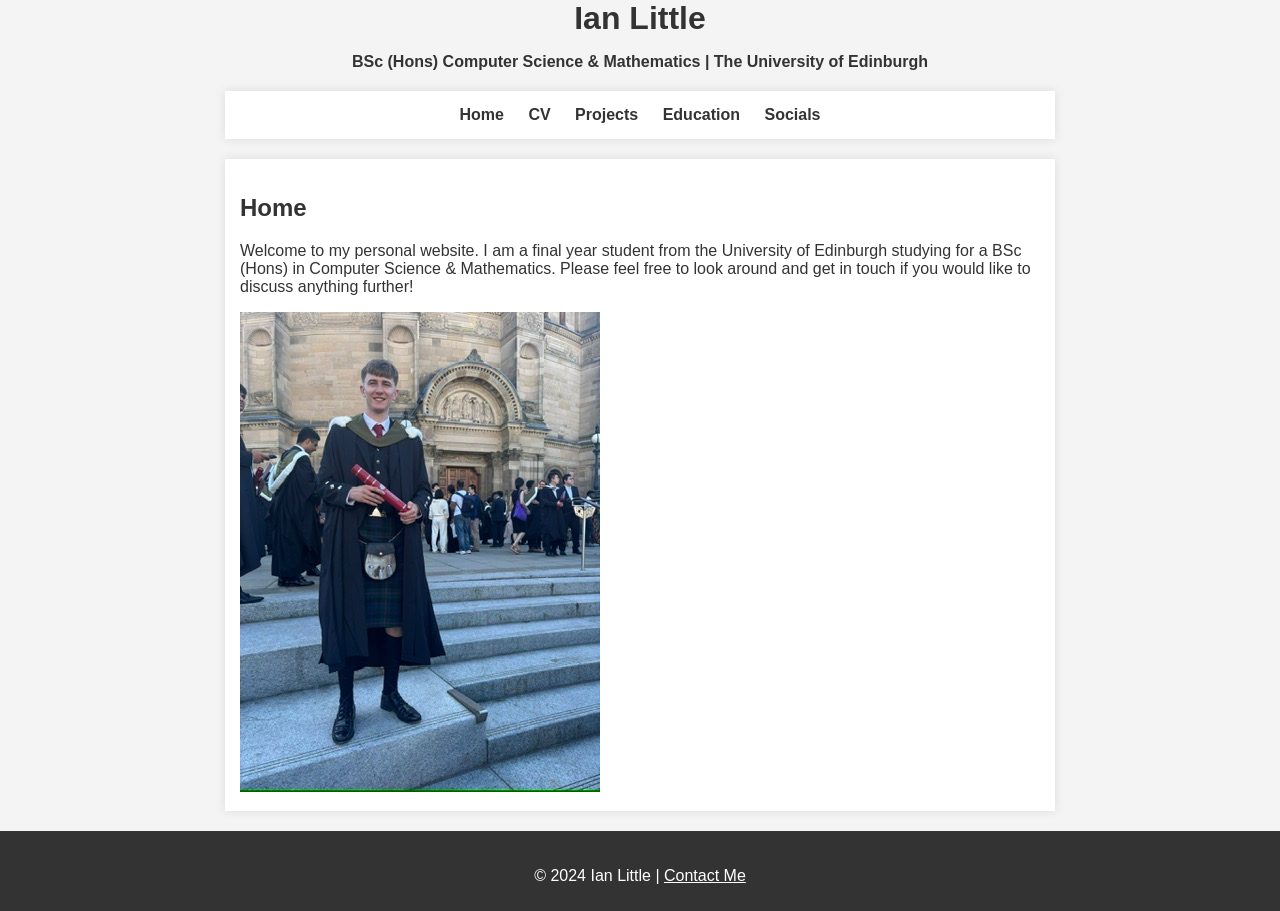
==== index.html @ 127f89e5 "photo" ====
<!DOCTYPE html>
<html lang="en">
<head>
  <meta charset="UTF-8" />
  <meta name="viewport" content="width=device-width, initial-scale=1.0"/>
  <title>Ian Little</title>
  <link rel="stylesheet" href="styles.css"/>
</head>
<body>
  <header></header>

  <section>
    
    <h1>Home</h1>
    <p>
      Welcome to my personal website. I am a final year student from the University of Edinburgh 
      studying for a BSc (Hons) in Computer Science & Mathematics. Please feel free to look around 
      and get in touch if you would like to discuss anything further!
    </p>
    <img src="photo.jpeg" alt="Photo of Ian Little" class="profile-img" />
  </section>

  <footer></footer>

  <script src="script.js"></script>
</body>
</html>
---- styles.css ----
body {
    font-family: Arial, sans-serif;
    margin: 0;
    padding: 0;
    background-color: #f4f4f4;
    color: #333;
}
header {
    background-color: #f4f4f4;
    color: #333;
    text-align: center;
}
header h1 {
    margin: 0;
}
section {
    max-width: 800px;
    margin: 20px auto;
    background-color: white;
    padding: 15px;
    box-shadow: 0 0 10px rgba(0, 0, 0, 0.1);
}
h2 {
    color: #333;
    border-bottom: 2px solid #eaeaea;
    padding-bottom: 10px;
}
.social-links {
    text-align: center;
    margin-bottom: 20px;
}
.social-links a {
    margin: 0 10px;
    text-decoration: none;
    color: #333;
    font-weight: bold;
}
.social-links a:hover {
    color: #007bff;
}
ul {
    padding-left: 20px;
}
footer {
    text-align: center;
    padding: 5px;
    background-color: #333;
    color: white;
    margin-top: 10px;
}
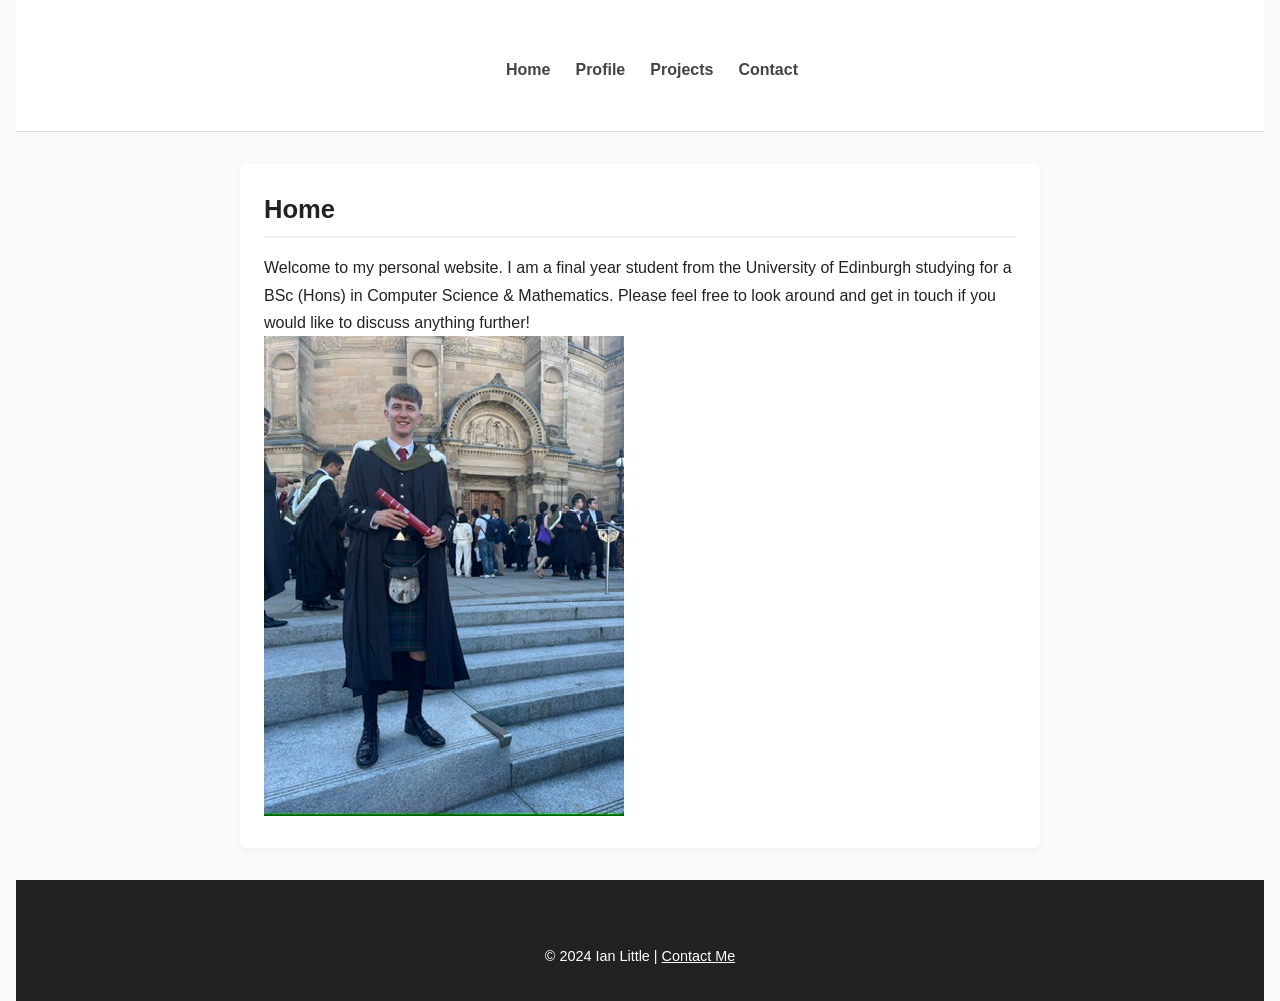
==== commit 1e8f3be6: "chanign small" ====
--- a/index.html
+++ b/index.html
@@ -3,7 +3,7 @@
 <head>
   <meta charset="UTF-8" />
   <meta name="viewport" content="width=device-width, initial-scale=1.0"/>
-  <title>Ian Little</title>
+  <title>Ian Little - Home</title>
   <link rel="stylesheet" href="styles.css"/>
 </head>
 <body>
--- a/styles.css
+++ b/styles.css
@@ -1,50 +1,145 @@
+/* Reset & base styles */
+* {
+    box-sizing: border-box;
+    margin: 0;
+    padding: 0;
+}
+
 body {
     font-family: Arial, sans-serif;
-    margin: 0;
-    padding: 0;
-    background-color: #f4f4f4;
-    color: #333;
+    background-color: #fafafa;
+    color: #222;
+    line-height: 1.7;
+    padding: 0 1rem;
 }
+
 header {
-    background-color: #f4f4f4;
-    color: #333;
+    background-color: #ffffff;
+    padding: 2rem 0;
     text-align: center;
+    border-bottom: 1px solid #ddd;
 }
+
 header h1 {
-    margin: 0;
+    font-size: 2rem;
+    margin-bottom: 0.3rem;
 }
+
+header p {
+    font-size: 1rem;
+    color: #555;
+}
+
+/* Updated Navigation Styles */
+.nav-links {
+    list-style: none;
+    display: flex;
+    justify-content: center;
+    gap: 25px;
+    margin-top: 1.5rem;
+}
+
+.nav-links a {
+    text-decoration: none;
+    color: #444;
+    font-weight: bold;
+    padding: 5px 0;
+    position: relative;
+    transition: all 0.3s ease;
+}
+
+.nav-links a:hover {
+    color: #007acc;
+    transform: translateY(-2px);
+}
+
+.nav-links a.active {
+    color: #007bff;
+}
+
+.nav-links a.active::after {
+    content: '';
+    position: absolute;
+    bottom: -5px;
+    left: 0;
+    width: 100%;
+    height: 2px;
+    background-color: #007bff;
+}
+
+.nav-links a:focus {
+    outline: 2px solid #007bff;
+    outline-offset: 3px;
+    border-radius: 3px;
+}
+
 section {
     max-width: 800px;
-    margin: 20px auto;
-    background-color: white;
-    padding: 15px;
-    box-shadow: 0 0 10px rgba(0, 0, 0, 0.1);
+    margin: 2rem auto;
+    background: #fff;
+    padding: 1.5rem;
+    border-radius: 6px;
+    box-shadow: 0 2px 6px rgba(0,0,0,0.05);
 }
+
+h1 {
+    font-size: 1.6rem;
+    margin-bottom: 1rem;
+    border-bottom: 2px solid #eee;
+    padding-bottom: 0.3rem;
+}
+
 h2 {
-    color: #333;
-    border-bottom: 2px solid #eaeaea;
-    padding-bottom: 10px;
+    font-size: 1.3rem;
+    margin-top: 1.5rem;
+    margin-bottom: 0.5rem;
 }
-.social-links {
-    text-align: center;
-    margin-bottom: 20px;
+
+ul {
+    padding-left: 1.5rem;
+    margin-bottom: 1rem;
 }
-.social-links a {
-    margin: 0 10px;
-    text-decoration: none;
-    color: #333;
-    font-weight: bold;
-}
-.social-links a:hover {
-    color: #007bff;
-}
-ul {
-    padding-left: 20px;
-}
+
 footer {
     text-align: center;
-    padding: 5px;
-    background-color: #333;
+    padding: 1rem;
+    background-color: #222;
     color: white;
-    margin-top: 10px;
+    margin-top: 2rem;
+    font-size: 0.9rem;
 }
+
+footer a {
+    color: #aaa;
+    text-decoration: underline;
+}
+
+/* Mobile Responsiveness */
+@media (max-width: 600px) {
+    header h1 {
+        font-size: 1.5rem;
+    }
+
+    .nav-links {
+        flex-direction: column;
+        align-items: center;
+        gap: 10px;
+    }
+
+    .nav-links a {
+        padding: 8px 15px;
+        background: #f0f0f0;
+        border-radius: 4px;
+        width: 80%;
+        text-align: center;
+    }
+
+    .nav-links a.active::after {
+        bottom: -2px;
+    }
+
+    section {
+        margin: 1rem 0.5rem;
+        padding: 1rem;
+    }
+}
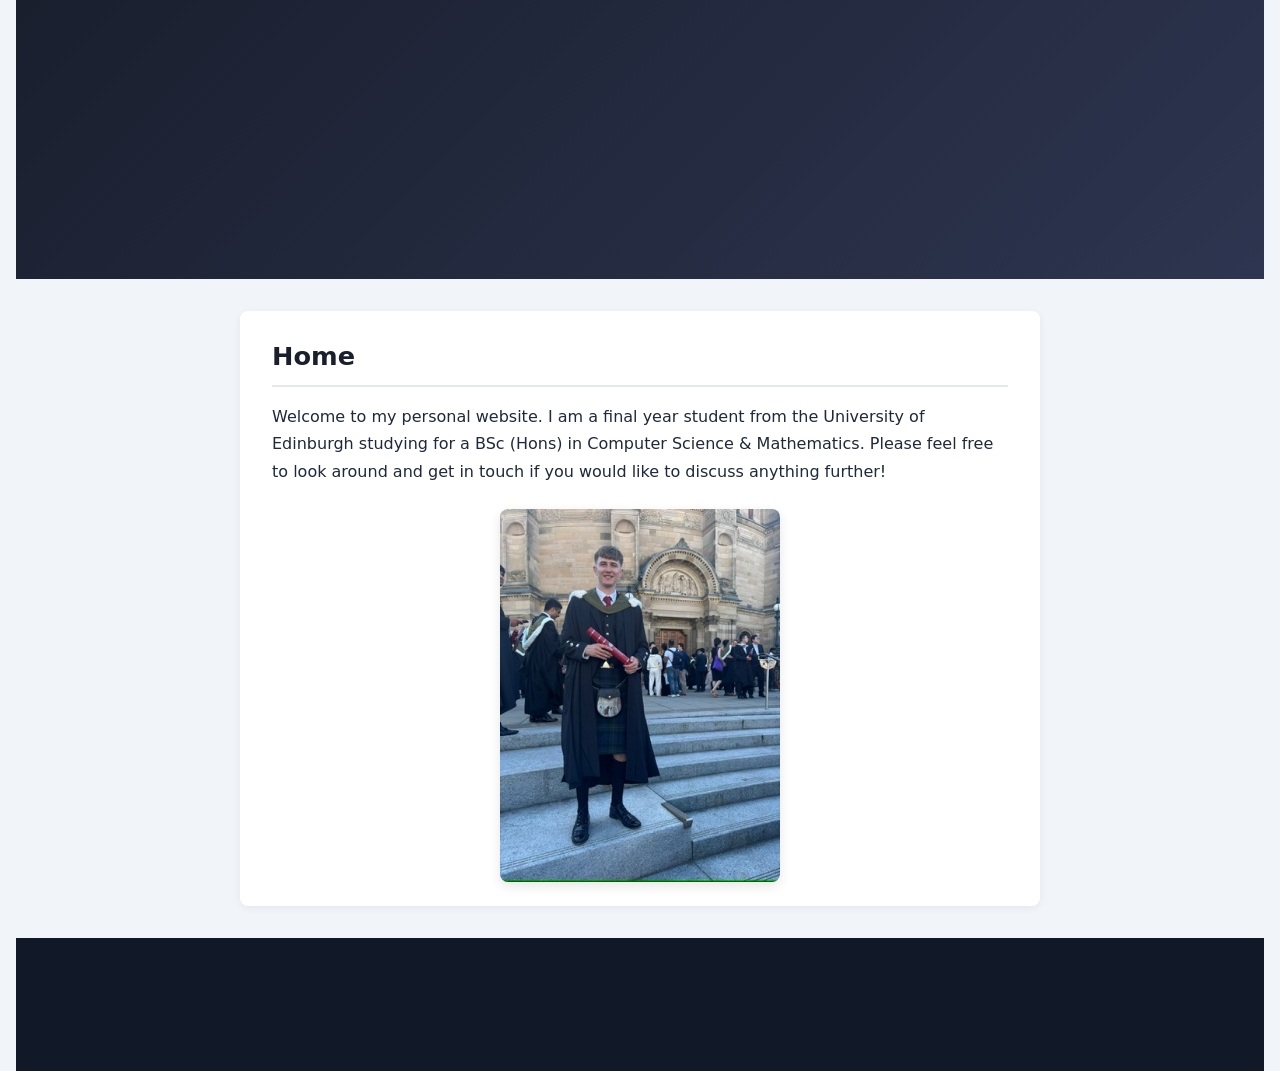
==== commit 1d1fa05b: "add dark mode toggle, entrance animations, favicon, and SEO meta tags Refactor all CSS colors to cus" ====
--- a/index.html
+++ b/index.html
@@ -4,7 +4,23 @@
   <meta charset="UTF-8" />
   <meta name="viewport" content="width=device-width, initial-scale=1.0"/>
   <title>Ian Little - Home</title>
+  <meta name="description" content="Personal portfolio of Ian Little, a Computer Science & Mathematics graduate from the University of Edinburgh.">
+  <link rel="icon" href="/favicon.svg" type="image/svg+xml">
+  <meta property="og:type" content="website">
+  <meta property="og:site_name" content="Ian Little">
+  <meta property="og:url" content="https://ianlittle.com/">
+  <meta property="og:title" content="Ian Little - Computer Science & Mathematics">
+  <meta property="og:description" content="Personal portfolio of Ian Little, a Computer Science & Mathematics graduate from the University of Edinburgh.">
+  <meta name="twitter:card" content="summary">
   <link rel="stylesheet" href="styles.css"/>
+  <script>
+    (function() {
+      var t = localStorage.getItem('theme');
+      if (t === 'dark' || (!t && window.matchMedia('(prefers-color-scheme: dark)').matches)) {
+        document.documentElement.setAttribute('data-theme', 'dark');
+      }
+    })();
+  </script>
 </head>
 <body>
   <header></header>
--- a/styles.css
+++ b/styles.css
@@ -1,3 +1,64 @@
+/* ===== Theme Variables ===== */
+:root {
+    --color-bg: #f1f5f9;
+    --color-text: #1e293b;
+    --color-heading: #1a1f2e;
+    --color-link: #2563eb;
+    --color-link-hover: #1d4ed8;
+    --color-header-gradient-start: #1a1f2e;
+    --color-header-gradient-end: #2d3550;
+    --color-header-text: #fff;
+    --color-header-subtitle: #a0aec0;
+    --color-nav-link: #e2e8f0;
+    --color-nav-active: #60a5fa;
+    --color-section-bg: #fff;
+    --color-section-shadow: rgba(0, 0, 0, 0.06);
+    --color-card-bg: #f8fafc;
+    --color-card-border: #e2e8f0;
+    --color-card-accent: #3b82f6;
+    --color-card-text: #475569;
+    --color-card-hover-bg: #eff6ff;
+    --color-tag-bg: #dbeafe;
+    --color-tag-text: #1e40af;
+    --color-footer-bg: #111827;
+    --color-footer-text: #9ca3af;
+    --color-footer-link: #6b7280;
+    --color-footer-link-hover: #9ca3af;
+    --color-footer-contact: #fff;
+    --color-profile-shadow: rgba(0, 0, 0, 0.1);
+    --color-nav-mobile-bg: rgba(255, 255, 255, 0.08);
+}
+
+[data-theme="dark"] {
+    --color-bg: #0f172a;
+    --color-text: #e2e8f0;
+    --color-heading: #f1f5f9;
+    --color-link: #60a5fa;
+    --color-link-hover: #93bbfd;
+    --color-header-gradient-start: #0b0f1a;
+    --color-header-gradient-end: #1a1f2e;
+    --color-header-text: #fff;
+    --color-header-subtitle: #94a3b8;
+    --color-nav-link: #cbd5e1;
+    --color-nav-active: #60a5fa;
+    --color-section-bg: #1e293b;
+    --color-section-shadow: rgba(0, 0, 0, 0.3);
+    --color-card-bg: #253348;
+    --color-card-border: #334155;
+    --color-card-accent: #3b82f6;
+    --color-card-text: #94a3b8;
+    --color-card-hover-bg: #1e3a5f;
+    --color-tag-bg: #1e3a5f;
+    --color-tag-text: #93c5fd;
+    --color-footer-bg: #020617;
+    --color-footer-text: #9ca3af;
+    --color-footer-link: #6b7280;
+    --color-footer-link-hover: #9ca3af;
+    --color-footer-contact: #e2e8f0;
+    --color-profile-shadow: rgba(0, 0, 0, 0.4);
+    --color-nav-mobile-bg: rgba(255, 255, 255, 0.06);
+}
+
 /* Reset & base styles */
 * {
     box-sizing: border-box;
@@ -6,31 +67,50 @@
 }
 
 body {
-    font-family: Arial, sans-serif;
-    background-color: #fafafa;
-    color: #222;
+    font-family: system-ui, -apple-system, BlinkMacSystemFont, 'Segoe UI', sans-serif;
+    background-color: var(--color-bg);
+    color: var(--color-text);
     line-height: 1.7;
     padding: 0 1rem;
+    transition: background-color 0.3s ease, color 0.3s ease;
+}
+
+/* General content links */
+a {
+    color: var(--color-link);
+    text-decoration: none;
+    transition: color 0.2s ease;
+}
+
+a:hover {
+    color: var(--color-link-hover);
+    text-decoration: underline;
+    text-underline-offset: 3px;
 }
 
 header {
-    background-color: #ffffff;
+    background: linear-gradient(135deg, var(--color-header-gradient-start) 0%, var(--color-header-gradient-end) 100%);
     padding: 2rem 0;
     text-align: center;
-    border-bottom: 1px solid #ddd;
+    border-bottom: none;
+    position: relative;
+    transition: background 0.3s ease;
 }
 
 header h1 {
-    font-size: 2rem;
+    font-size: 2.2rem;
+    font-weight: 700;
+    letter-spacing: -0.5px;
+    color: var(--color-header-text);
     margin-bottom: 0.3rem;
 }
 
 header p {
     font-size: 1rem;
-    color: #555;
-}
-
-/* Updated Navigation Styles */
+    color: var(--color-header-subtitle);
+}
+
+/* Navigation */
 .nav-links {
     list-style: none;
     display: flex;
@@ -41,20 +121,20 @@
 
 .nav-links a {
     text-decoration: none;
-    color: #444;
-    font-weight: bold;
+    color: var(--color-nav-link);
+    font-weight: 600;
     padding: 5px 0;
     position: relative;
-    transition: all 0.3s ease;
+    transition: all 0.2s ease;
 }
 
 .nav-links a:hover {
-    color: #007acc;
+    color: var(--color-nav-active);
     transform: translateY(-2px);
 }
 
 .nav-links a.active {
-    color: #007bff;
+    color: var(--color-nav-active);
 }
 
 .nav-links a.active::after {
@@ -64,60 +144,281 @@
     left: 0;
     width: 100%;
     height: 2px;
-    background-color: #007bff;
+    background-color: var(--color-nav-active);
 }
 
 .nav-links a:focus {
-    outline: 2px solid #007bff;
+    outline: 2px solid var(--color-nav-active);
     outline-offset: 3px;
     border-radius: 3px;
+}
+
+/* Dark mode toggle */
+#theme-toggle {
+    position: absolute;
+    top: 1.2rem;
+    right: 1.5rem;
+    background: rgba(255, 255, 255, 0.1);
+    border: 1px solid rgba(255, 255, 255, 0.2);
+    border-radius: 50%;
+    width: 40px;
+    height: 40px;
+    cursor: pointer;
+    display: flex;
+    align-items: center;
+    justify-content: center;
+    transition: background 0.2s ease, transform 0.2s ease;
+    padding: 0;
+}
+
+#theme-toggle:hover {
+    background: rgba(255, 255, 255, 0.2);
+    transform: scale(1.1);
+}
+
+#theme-toggle:focus-visible {
+    outline: 2px solid var(--color-nav-active);
+    outline-offset: 3px;
+}
+
+.theme-icon::before {
+    content: '\1F319';
+    font-size: 1.1rem;
+}
+
+[data-theme="dark"] .theme-icon::before {
+    content: '\2600\FE0F';
+}
+
+/* Profile photo */
+.profile-img {
+    display: block;
+    max-width: 280px;
+    width: 100%;
+    margin: 1.5rem auto 0;
+    border-radius: 8px;
+    box-shadow: 0 4px 12px var(--color-profile-shadow);
 }
 
 section {
     max-width: 800px;
     margin: 2rem auto;
-    background: #fff;
-    padding: 1.5rem;
-    border-radius: 6px;
-    box-shadow: 0 2px 6px rgba(0,0,0,0.05);
+    background: var(--color-section-bg);
+    padding: 1.5rem 2rem;
+    border-radius: 8px;
+    box-shadow: 0 2px 8px var(--color-section-shadow);
+    transition: background-color 0.3s ease, box-shadow 0.3s ease;
 }
 
 h1 {
     font-size: 1.6rem;
+    font-weight: 700;
+    color: var(--color-heading);
     margin-bottom: 1rem;
-    border-bottom: 2px solid #eee;
-    padding-bottom: 0.3rem;
+    border-bottom: 2px solid var(--color-card-border);
+    padding-bottom: 0.4rem;
 }
 
 h2 {
-    font-size: 1.3rem;
+    font-size: 1.2rem;
+    font-weight: 700;
+    color: var(--color-heading);
     margin-top: 1.5rem;
     margin-bottom: 0.5rem;
 }
 
-ul {
-    padding-left: 1.5rem;
+hr {
+    border: none;
+    border-top: 1px solid var(--color-card-border);
+    margin: 1.5rem 0;
+}
+
+/* Card-style list entries */
+section ul {
+    list-style: none;
+    padding: 0;
     margin-bottom: 1rem;
+}
+
+section > ul > li {
+    background: var(--color-card-bg);
+    border: 1px solid var(--color-card-border);
+    border-left: 4px solid var(--color-card-accent);
+    border-radius: 6px;
+    padding: 1.2rem 1.5rem;
+    margin-bottom: 1rem;
+    transition: background-color 0.3s ease, border-color 0.3s ease;
+}
+
+section > ul > li > p {
+    margin-top: 0.4rem;
+    color: var(--color-card-text);
+    font-size: 0.95rem;
+}
+
+/* Accordion disclosure widget */
+details {
+    margin-top: 0.8rem;
+}
+
+summary {
+    cursor: pointer;
+    color: var(--color-link);
+    font-size: 0.9rem;
+    font-weight: 600;
+    list-style: none;
+    user-select: none;
+    display: inline-flex;
+    align-items: center;
+    gap: 5px;
+}
+
+summary::-webkit-details-marker { display: none; }
+
+summary::before {
+    content: '\25B6';
+    font-size: 0.7rem;
+    transition: transform 0.2s ease;
+}
+
+details[open] summary::before {
+    transform: rotate(90deg);
+}
+
+details[open] summary {
+    margin-bottom: 0.6rem;
+}
+
+/* Course tag pills */
+.tag-list {
+    display: flex;
+    flex-wrap: wrap;
+    gap: 6px;
+    margin-top: 0.5rem;
+    list-style: none;
+    padding: 0;
+}
+
+.tag-list li {
+    background: var(--color-tag-bg);
+    color: var(--color-tag-text);
+    border-radius: 20px;
+    padding: 3px 10px;
+    font-size: 0.82rem;
+    font-weight: 500;
+    transition: background-color 0.3s ease, color 0.3s ease;
+}
+
+/* Extracurricular activity sub-lists */
+.activity-list {
+    list-style: disc;
+    padding-left: 1.2rem;
+    margin-top: 0.3rem;
+}
+
+.activity-list li {
+    font-size: 0.95rem;
+    color: var(--color-card-text);
+    margin-bottom: 0.15rem;
+}
+
+/* Contact-style cards: li contains only a link */
+section ul li:has(> a:only-child) {
+    transition: background 0.2s ease, border-left-color 0.2s ease;
+    cursor: pointer;
+}
+
+section ul li:has(> a:only-child):hover {
+    background: var(--color-card-hover-bg);
+    border-left-color: var(--color-link-hover);
+}
+
+section ul li > a:only-child {
+    display: flex;
+    align-items: center;
+    justify-content: space-between;
+    font-weight: 600;
+    font-size: 1rem;
+    color: var(--color-text);
+    text-decoration: none;
+}
+
+section ul li > a:only-child::after {
+    content: '\2192';
+    color: var(--color-card-accent);
+    transition: transform 0.2s ease;
+    flex-shrink: 0;
+}
+
+section ul li > a:only-child:hover {
+    color: var(--color-text);
+    text-decoration: none;
+}
+
+section ul li > a:only-child:hover::after {
+    transform: translateX(4px);
 }
 
 footer {
     text-align: center;
-    padding: 1rem;
-    background-color: #222;
-    color: white;
+    padding: 1.2rem;
+    background-color: var(--color-footer-bg);
+    color: var(--color-footer-text);
     margin-top: 2rem;
     font-size: 0.9rem;
+    transition: background-color 0.3s ease, color 0.3s ease;
 }
 
 footer a {
-    color: #aaa;
+    color: var(--color-footer-link);
     text-decoration: underline;
+}
+
+footer a:hover {
+    color: var(--color-footer-link-hover);
+}
+
+footer .footer-contact-link {
+    color: var(--color-footer-contact);
+}
+
+/* Entrance Animations */
+@keyframes fadeInUp {
+    from {
+        opacity: 0;
+        transform: translateY(20px);
+    }
+    to {
+        opacity: 1;
+        transform: translateY(0);
+    }
+}
+
+section {
+    animation: fadeInUp 0.6s ease-out both;
+}
+
+header {
+    opacity: 0;
+}
+
+header.loaded {
+    animation: fadeInUp 0.5s ease-out both;
+}
+
+footer {
+    opacity: 0;
+}
+
+footer.loaded {
+    animation: fadeInUp 0.5s ease-out both;
+    animation-delay: 0.15s;
 }
 
 /* Mobile Responsiveness */
 @media (max-width: 600px) {
     header h1 {
-        font-size: 1.5rem;
+        font-size: 1.6rem;
     }
 
     .nav-links {
@@ -128,7 +429,7 @@
 
     .nav-links a {
         padding: 8px 15px;
-        background: #f0f0f0;
+        background: var(--color-nav-mobile-bg);
         border-radius: 4px;
         width: 80%;
         text-align: center;
@@ -142,4 +443,22 @@
         margin: 1rem 0.5rem;
         padding: 1rem;
     }
-}+
+    #theme-toggle {
+        top: 0.8rem;
+        right: 0.8rem;
+        width: 36px;
+        height: 36px;
+    }
+}
+
+/* Accessibility: respect reduced motion preference */
+@media (prefers-reduced-motion: reduce) {
+    *,
+    *::before,
+    *::after {
+        animation-duration: 0.01ms !important;
+        animation-iteration-count: 1 !important;
+        transition-duration: 0.01ms !important;
+    }
+}
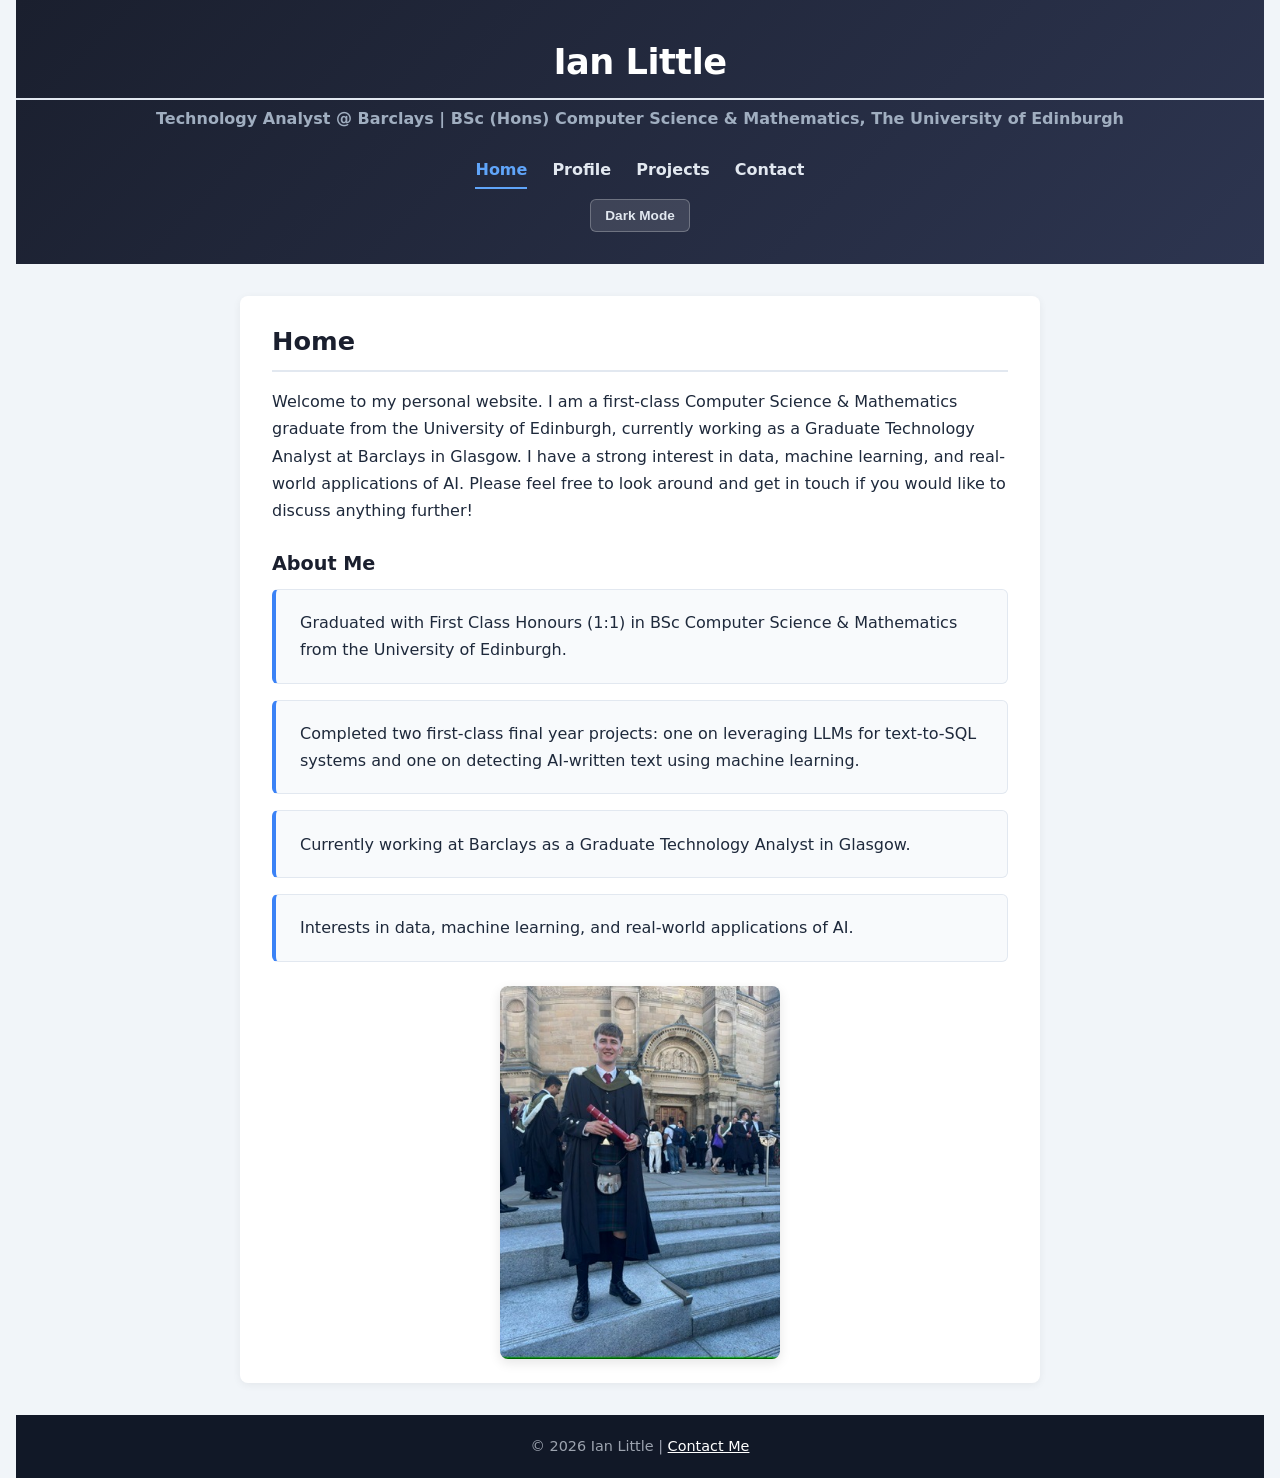
==== commit 266004f3: "update site content: bio, skills, courses, about me, and personal projects Reflect graduation and cu" ====
--- a/index.html
+++ b/index.html
@@ -29,10 +29,20 @@
     
     <h1>Home</h1>
     <p>
-      Welcome to my personal website. I am a final year student from the University of Edinburgh 
-      studying for a BSc (Hons) in Computer Science & Mathematics. Please feel free to look around 
-      and get in touch if you would like to discuss anything further!
+      Welcome to my personal website. I am a first-class Computer Science &amp; Mathematics graduate
+      from the University of Edinburgh, currently working as a Graduate Technology Analyst at Barclays
+      in Glasgow. I have a strong interest in data, machine learning, and real-world applications of AI.
+      Please feel free to look around and get in touch if you would like to discuss anything further!
     </p>
+
+    <h2>About Me</h2>
+    <ul>
+        <li>Graduated with First Class Honours (1:1) in BSc Computer Science &amp; Mathematics from the University of Edinburgh.</li>
+        <li>Completed two first-class final year projects: one on leveraging LLMs for text-to-SQL systems and one on detecting AI-written text using machine learning.</li>
+        <li>Currently working at Barclays as a Graduate Technology Analyst in Glasgow.</li>
+        <li>Interests in data, machine learning, and real-world applications of AI.</li>
+    </ul>
+
     <img src="photo.jpeg" alt="Photo of Ian Little" class="profile-img" />
   </section>
 
--- a/styles.css
+++ b/styles.css
@@ -32,7 +32,7 @@
 [data-theme="dark"] {
     --color-bg: #0f172a;
     --color-text: #e2e8f0;
-    --color-heading: #f1f5f9;
+    --color-heading: #ffffff;
     --color-link: #60a5fa;
     --color-link-hover: #93bbfd;
     --color-header-gradient-start: #0b0f1a;
@@ -93,7 +93,6 @@
     padding: 2rem 0;
     text-align: center;
     border-bottom: none;
-    position: relative;
     transition: background 0.3s ease;
 }
 
@@ -155,39 +154,26 @@
 
 /* Dark mode toggle */
 #theme-toggle {
-    position: absolute;
-    top: 1.2rem;
-    right: 1.5rem;
-    background: rgba(255, 255, 255, 0.1);
-    border: 1px solid rgba(255, 255, 255, 0.2);
-    border-radius: 50%;
-    width: 40px;
-    height: 40px;
+    background: rgba(255, 255, 255, 0.12);
+    border: 1px solid rgba(255, 255, 255, 0.25);
+    border-radius: 6px;
+    color: var(--color-nav-link);
+    font-size: 0.85rem;
+    font-weight: 600;
     cursor: pointer;
-    display: flex;
-    align-items: center;
-    justify-content: center;
-    transition: background 0.2s ease, transform 0.2s ease;
-    padding: 0;
+    padding: 8px 14px;
+    margin-top: 1rem;
+    transition: background 0.2s ease, color 0.2s ease;
 }
 
 #theme-toggle:hover {
-    background: rgba(255, 255, 255, 0.2);
-    transform: scale(1.1);
+    background: rgba(255, 255, 255, 0.25);
+    color: #fff;
 }
 
 #theme-toggle:focus-visible {
     outline: 2px solid var(--color-nav-active);
     outline-offset: 3px;
-}
-
-.theme-icon::before {
-    content: '\1F319';
-    font-size: 1.1rem;
-}
-
-[data-theme="dark"] .theme-icon::before {
-    content: '\2600\FE0F';
 }
 
 /* Profile photo */
@@ -254,6 +240,12 @@
     margin-top: 0.4rem;
     color: var(--color-card-text);
     font-size: 0.95rem;
+}
+
+/* Degree classification highlight */
+.degree-classification {
+    color: var(--color-card-accent);
+    font-size: 1rem;
 }
 
 /* Accordion disclosure widget */
@@ -444,12 +436,6 @@
         padding: 1rem;
     }
 
-    #theme-toggle {
-        top: 0.8rem;
-        right: 0.8rem;
-        width: 36px;
-        height: 36px;
-    }
 }
 
 /* Accessibility: respect reduced motion preference */
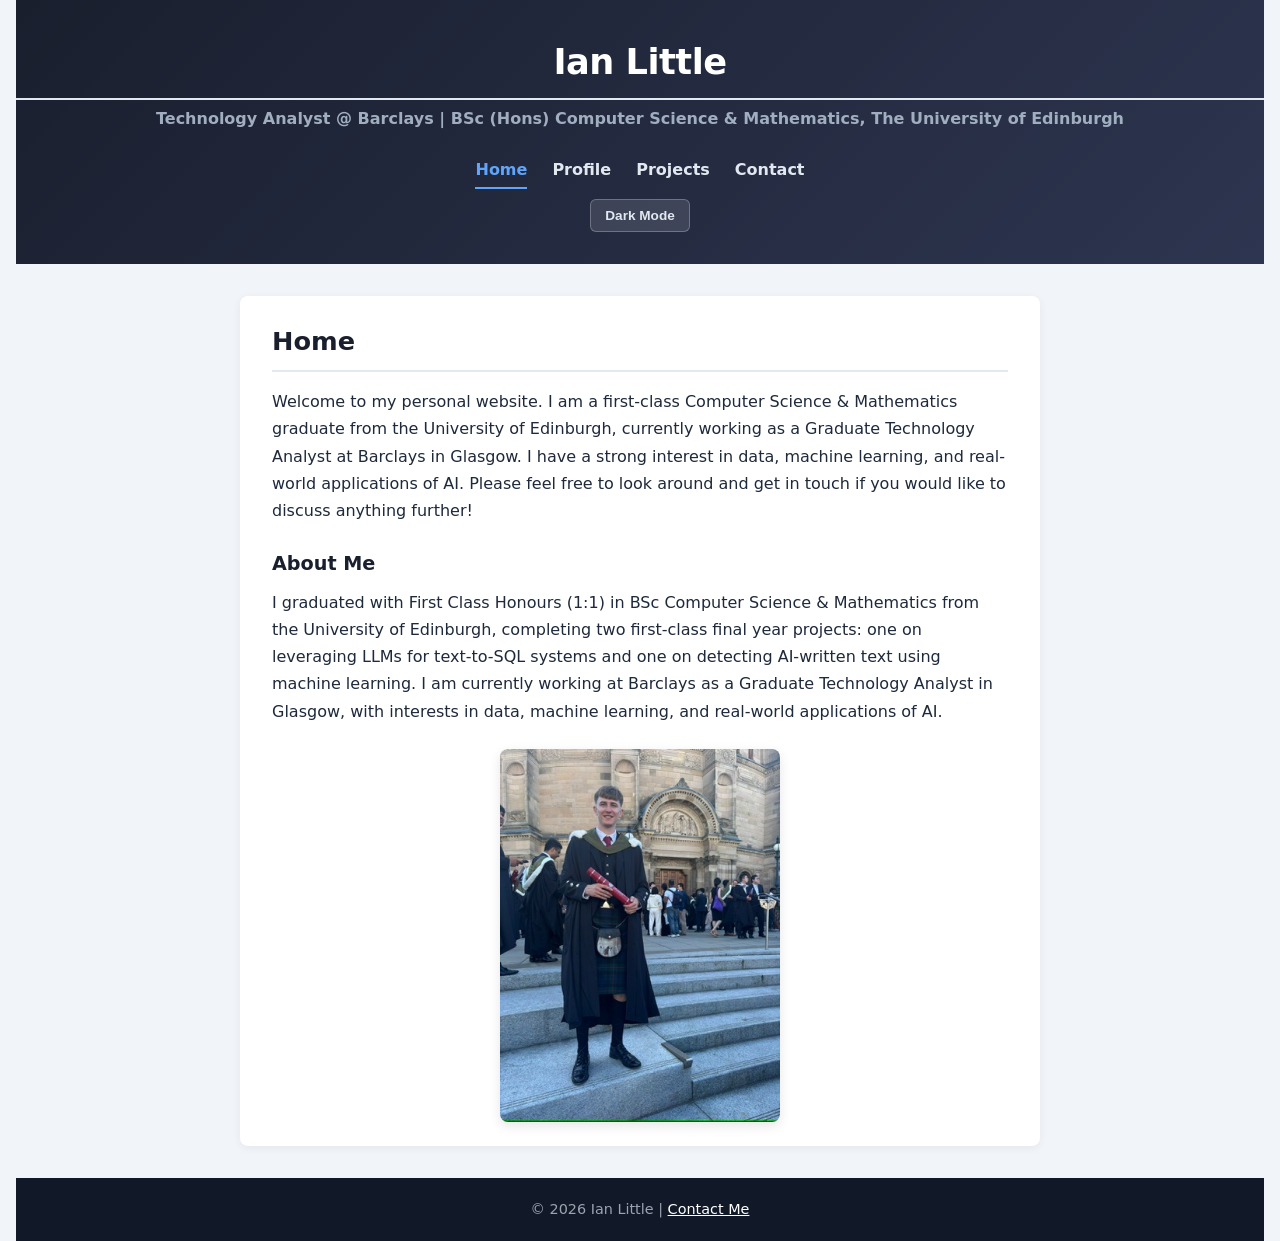
==== commit f7e5d764: "changed about me" ====
--- a/index.html
+++ b/index.html
@@ -36,12 +36,14 @@
     </p>
 
     <h2>About Me</h2>
-    <ul>
-        <li>Graduated with First Class Honours (1:1) in BSc Computer Science &amp; Mathematics from the University of Edinburgh.</li>
-        <li>Completed two first-class final year projects: one on leveraging LLMs for text-to-SQL systems and one on detecting AI-written text using machine learning.</li>
-        <li>Currently working at Barclays as a Graduate Technology Analyst in Glasgow.</li>
-        <li>Interests in data, machine learning, and real-world applications of AI.</li>
-    </ul>
+    <p>
+        I graduated with First Class Honours (1:1) in BSc Computer Science &amp; Mathematics
+        from the University of Edinburgh, completing two first-class final year projects:
+        one on leveraging LLMs for text-to-SQL systems and one on detecting AI-written
+        text using machine learning. I am currently working at Barclays as a Graduate
+        Technology Analyst in Glasgow, with interests in data, machine learning, and
+        real-world applications of AI.
+    </p>
 
     <img src="photo.jpeg" alt="Photo of Ian Little" class="profile-img" />
   </section>
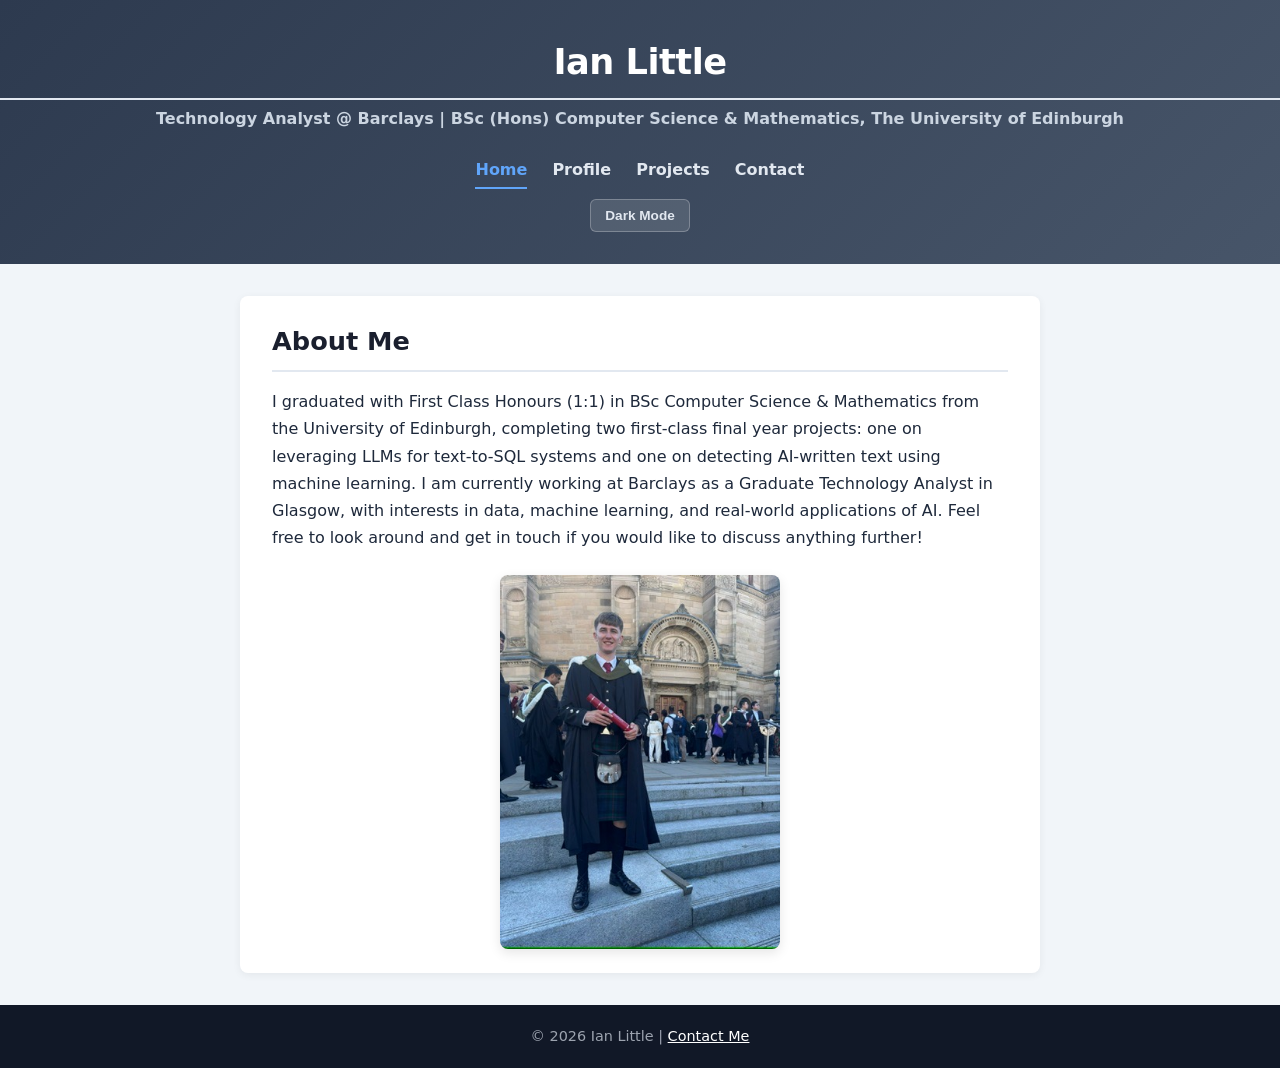
==== commit a8cabc39: "fix header border, light mode contrast, sticky footer, and homepage content - Remove body padding so" ====
--- a/index.html
+++ b/index.html
@@ -26,23 +26,16 @@
   <header></header>
 
   <section>
-    
-    <h1>Home</h1>
+
+    <h1>About Me</h1>
     <p>
-      Welcome to my personal website. I am a first-class Computer Science &amp; Mathematics graduate
-      from the University of Edinburgh, currently working as a Graduate Technology Analyst at Barclays
-      in Glasgow. I have a strong interest in data, machine learning, and real-world applications of AI.
-      Please feel free to look around and get in touch if you would like to discuss anything further!
-    </p>
-
-    <h2>About Me</h2>
-    <p>
-        I graduated with First Class Honours (1:1) in BSc Computer Science &amp; Mathematics
-        from the University of Edinburgh, completing two first-class final year projects:
-        one on leveraging LLMs for text-to-SQL systems and one on detecting AI-written
-        text using machine learning. I am currently working at Barclays as a Graduate
-        Technology Analyst in Glasgow, with interests in data, machine learning, and
-        real-world applications of AI.
+      I graduated with First Class Honours (1:1) in BSc Computer Science &amp; Mathematics
+      from the University of Edinburgh, completing two first-class final year projects:
+      one on leveraging LLMs for text-to-SQL systems and one on detecting AI-written
+      text using machine learning. I am currently working at Barclays as a Graduate
+      Technology Analyst in Glasgow, with interests in data, machine learning, and
+      real-world applications of AI. Feel free to look around and get in touch if you
+      would like to discuss anything further!
     </p>
 
     <img src="photo.jpeg" alt="Photo of Ian Little" class="profile-img" />
--- a/styles.css
+++ b/styles.css
@@ -5,10 +5,10 @@
     --color-heading: #1a1f2e;
     --color-link: #2563eb;
     --color-link-hover: #1d4ed8;
-    --color-header-gradient-start: #1a1f2e;
-    --color-header-gradient-end: #2d3550;
+    --color-header-gradient-start: #2d3a4f;
+    --color-header-gradient-end: #475569;
     --color-header-text: #fff;
-    --color-header-subtitle: #a0aec0;
+    --color-header-subtitle: #cbd5e1;
     --color-nav-link: #e2e8f0;
     --color-nav-active: #60a5fa;
     --color-section-bg: #fff;
@@ -71,7 +71,11 @@
     background-color: var(--color-bg);
     color: var(--color-text);
     line-height: 1.7;
-    padding: 0 1rem;
+    padding: 0;
+    margin: 0;
+    min-height: 100vh;
+    display: flex;
+    flex-direction: column;
     transition: background-color 0.3s ease, color 0.3s ease;
 }
 
@@ -189,8 +193,8 @@
 section {
     max-width: 800px;
     margin: 2rem auto;
+    padding: 1.5rem 2rem;
     background: var(--color-section-bg);
-    padding: 1.5rem 2rem;
     border-radius: 8px;
     box-shadow: 0 2px 8px var(--color-section-shadow);
     transition: background-color 0.3s ease, box-shadow 0.3s ease;
@@ -356,7 +360,7 @@
     padding: 1.2rem;
     background-color: var(--color-footer-bg);
     color: var(--color-footer-text);
-    margin-top: 2rem;
+    margin-top: auto;
     font-size: 0.9rem;
     transition: background-color 0.3s ease, color 0.3s ease;
 }
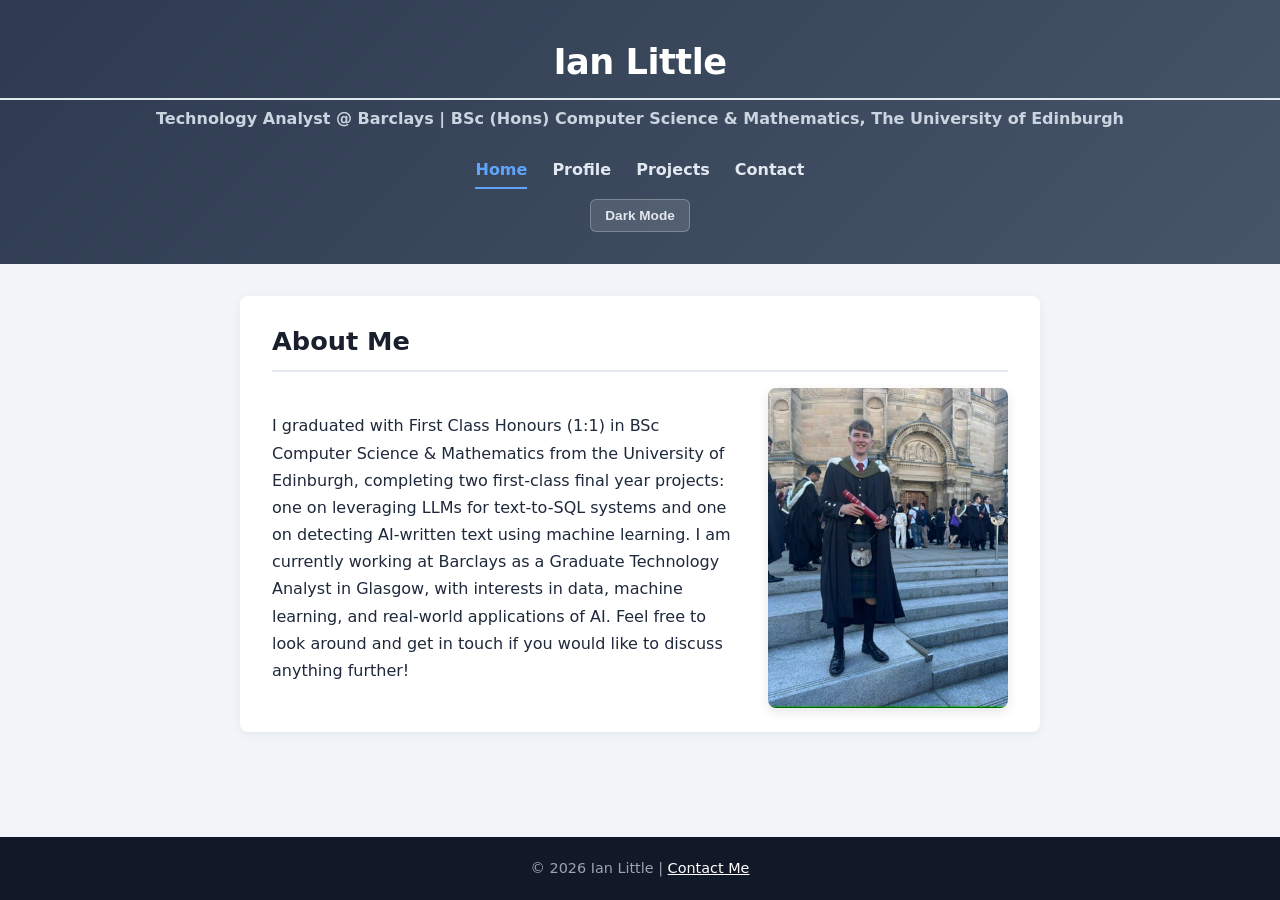
==== commit 9cad5ed9: "add hamburger nav, hero layout, and contact icons - Add collapsible hamburger menu for mobile nav (r" ====
--- a/index.html
+++ b/index.html
@@ -28,17 +28,20 @@
   <section>
 
     <h1>About Me</h1>
-    <p>
-      I graduated with First Class Honours (1:1) in BSc Computer Science &amp; Mathematics
-      from the University of Edinburgh, completing two first-class final year projects:
-      one on leveraging LLMs for text-to-SQL systems and one on detecting AI-written
-      text using machine learning. I am currently working at Barclays as a Graduate
-      Technology Analyst in Glasgow, with interests in data, machine learning, and
-      real-world applications of AI. Feel free to look around and get in touch if you
-      would like to discuss anything further!
-    </p>
-
-    <img src="photo.jpeg" alt="Photo of Ian Little" class="profile-img" />
+    <div class="hero">
+      <div class="hero-text">
+        <p>
+          I graduated with First Class Honours (1:1) in BSc Computer Science &amp; Mathematics
+          from the University of Edinburgh, completing two first-class final year projects:
+          one on leveraging LLMs for text-to-SQL systems and one on detecting AI-written
+          text using machine learning. I am currently working at Barclays as a Graduate
+          Technology Analyst in Glasgow, with interests in data, machine learning, and
+          real-world applications of AI. Feel free to look around and get in touch if you
+          would like to discuss anything further!
+        </p>
+      </div>
+      <img src="photo.jpeg" alt="Photo of Ian Little" class="profile-img" />
+    </div>
   </section>
 
   <footer></footer>
--- a/styles.css
+++ b/styles.css
@@ -156,6 +156,40 @@
     border-radius: 3px;
 }
 
+/* Hamburger menu button (mobile only) */
+#nav-toggle {
+    display: none;
+    background: none;
+    border: none;
+    cursor: pointer;
+    padding: 8px;
+    margin: 1rem auto 0;
+    flex-direction: column;
+    gap: 5px;
+    align-items: center;
+}
+
+#nav-toggle span {
+    display: block;
+    width: 24px;
+    height: 2px;
+    background: var(--color-nav-link);
+    border-radius: 2px;
+    transition: transform 0.3s ease, opacity 0.3s ease;
+}
+
+#nav-toggle.open span:nth-child(1) {
+    transform: translateY(7px) rotate(45deg);
+}
+
+#nav-toggle.open span:nth-child(2) {
+    opacity: 0;
+}
+
+#nav-toggle.open span:nth-child(3) {
+    transform: translateY(-7px) rotate(-45deg);
+}
+
 /* Dark mode toggle */
 #theme-toggle {
     background: rgba(255, 255, 255, 0.12);
@@ -180,12 +214,23 @@
     outline-offset: 3px;
 }
 
+/* Hero layout */
+.hero {
+    display: flex;
+    align-items: center;
+    gap: 2rem;
+    margin-top: 0.5rem;
+}
+
+.hero-text {
+    flex: 1;
+}
+
 /* Profile photo */
 .profile-img {
     display: block;
-    max-width: 280px;
-    width: 100%;
-    margin: 1.5rem auto 0;
+    width: 240px;
+    flex-shrink: 0;
     border-radius: 8px;
     box-shadow: 0 4px 12px var(--color-profile-shadow);
 }
@@ -337,6 +382,12 @@
     font-size: 1rem;
     color: var(--color-text);
     text-decoration: none;
+    gap: 10px;
+}
+
+section ul li > a:only-child svg {
+    flex-shrink: 0;
+    opacity: 0.7;
 }
 
 section ul li > a:only-child::after {
@@ -417,10 +468,23 @@
         font-size: 1.6rem;
     }
 
+    #nav-toggle {
+        display: flex;
+    }
+
     .nav-links {
         flex-direction: column;
         align-items: center;
-        gap: 10px;
+        gap: 6px;
+        max-height: 0;
+        overflow: hidden;
+        transition: max-height 0.3s ease, margin 0.3s ease;
+        margin-top: 0;
+    }
+
+    .nav-links.open {
+        max-height: 300px;
+        margin-top: 0.8rem;
     }
 
     .nav-links a {
@@ -440,6 +504,13 @@
         padding: 1rem;
     }
 
+    .hero {
+        flex-direction: column;
+    }
+
+    .profile-img {
+        width: 200px;
+    }
 }
 
 /* Accessibility: respect reduced motion preference */
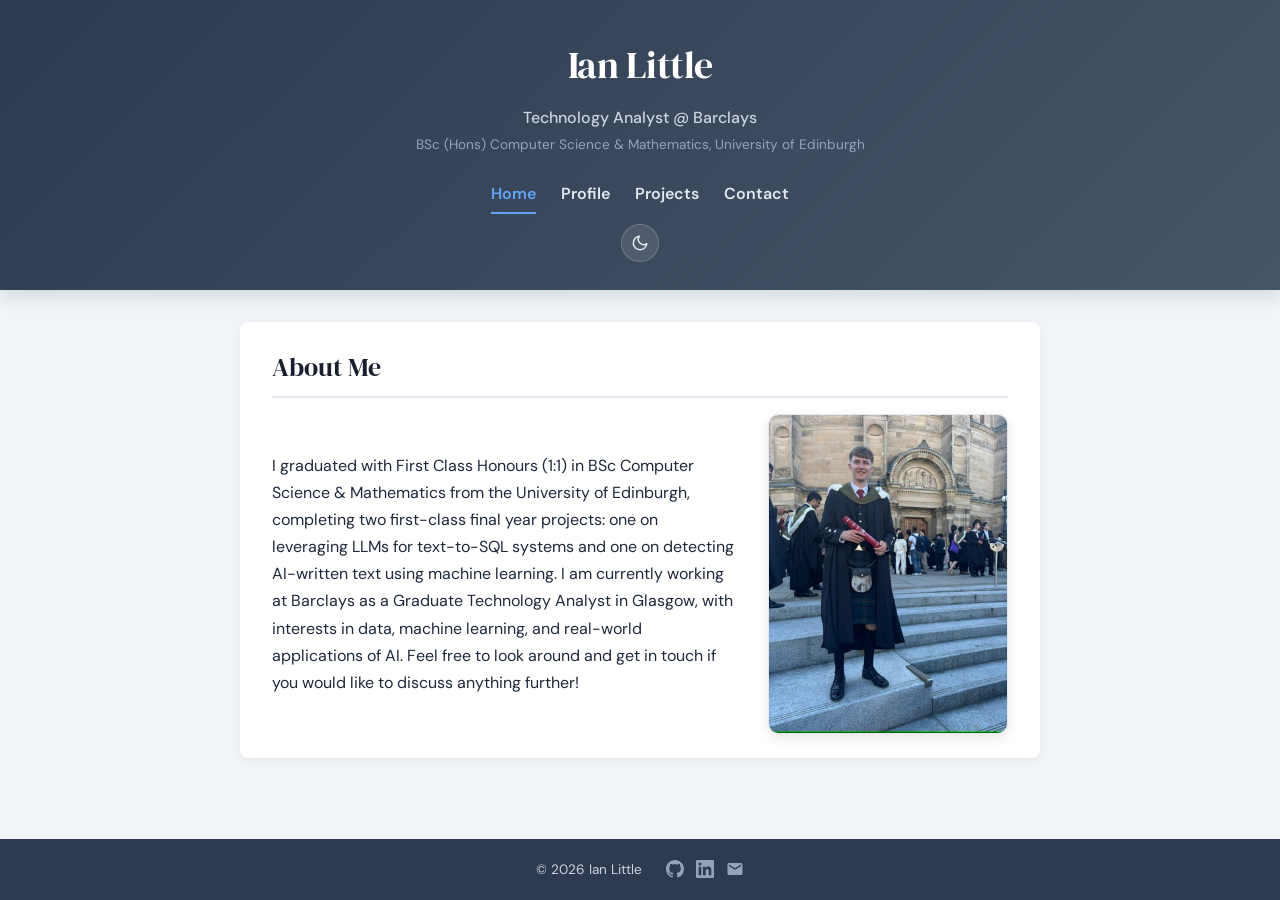
==== commit 0df7e0ec: "design polish: typography, animations, and UI refinements - Add DM Serif Display + DM Sans Google Fo" ====
--- a/index.html
+++ b/index.html
@@ -12,6 +12,9 @@
   <meta property="og:title" content="Ian Little - Computer Science & Mathematics">
   <meta property="og:description" content="Personal portfolio of Ian Little, a Computer Science & Mathematics graduate from the University of Edinburgh.">
   <meta name="twitter:card" content="summary">
+  <link rel="preconnect" href="https://fonts.googleapis.com">
+  <link rel="preconnect" href="https://fonts.gstatic.com" crossorigin>
+  <link href="https://fonts.googleapis.com/css2?family=DM+Sans:wght@400;500;600;700&family=DM+Serif+Display&display=swap" rel="stylesheet">
   <link rel="stylesheet" href="styles.css"/>
   <script>
     (function() {
--- a/styles.css
+++ b/styles.css
@@ -9,6 +9,7 @@
     --color-header-gradient-end: #475569;
     --color-header-text: #fff;
     --color-header-subtitle: #cbd5e1;
+    --color-header-edu: #94a3b8;
     --color-nav-link: #e2e8f0;
     --color-nav-active: #60a5fa;
     --color-section-bg: #fff;
@@ -18,13 +19,13 @@
     --color-card-accent: #3b82f6;
     --color-card-text: #475569;
     --color-card-hover-bg: #eff6ff;
+    --color-card-hover-shadow: rgba(59, 130, 246, 0.08);
     --color-tag-bg: #dbeafe;
     --color-tag-text: #1e40af;
-    --color-footer-bg: #111827;
-    --color-footer-text: #9ca3af;
-    --color-footer-link: #6b7280;
-    --color-footer-link-hover: #9ca3af;
-    --color-footer-contact: #fff;
+    --color-footer-bg: #2d3a4f;
+    --color-footer-text: #cbd5e1;
+    --color-footer-link: #94a3b8;
+    --color-footer-link-hover: #e2e8f0;
     --color-profile-shadow: rgba(0, 0, 0, 0.1);
     --color-nav-mobile-bg: rgba(255, 255, 255, 0.08);
 }
@@ -39,6 +40,7 @@
     --color-header-gradient-end: #1a1f2e;
     --color-header-text: #fff;
     --color-header-subtitle: #94a3b8;
+    --color-header-edu: #64748b;
     --color-nav-link: #cbd5e1;
     --color-nav-active: #60a5fa;
     --color-section-bg: #1e293b;
@@ -48,13 +50,13 @@
     --color-card-accent: #3b82f6;
     --color-card-text: #94a3b8;
     --color-card-hover-bg: #1e3a5f;
+    --color-card-hover-shadow: rgba(59, 130, 246, 0.12);
     --color-tag-bg: #1e3a5f;
     --color-tag-text: #93c5fd;
-    --color-footer-bg: #020617;
-    --color-footer-text: #9ca3af;
-    --color-footer-link: #6b7280;
-    --color-footer-link-hover: #9ca3af;
-    --color-footer-contact: #e2e8f0;
+    --color-footer-bg: #0b0f1a;
+    --color-footer-text: #94a3b8;
+    --color-footer-link: #64748b;
+    --color-footer-link-hover: #cbd5e1;
     --color-profile-shadow: rgba(0, 0, 0, 0.4);
     --color-nav-mobile-bg: rgba(255, 255, 255, 0.06);
 }
@@ -67,7 +69,7 @@
 }
 
 body {
-    font-family: system-ui, -apple-system, BlinkMacSystemFont, 'Segoe UI', sans-serif;
+    font-family: 'DM Sans', system-ui, -apple-system, BlinkMacSystemFont, 'Segoe UI', sans-serif;
     background-color: var(--color-bg);
     color: var(--color-text);
     line-height: 1.7;
@@ -92,25 +94,41 @@
     text-underline-offset: 3px;
 }
 
+/* ===== Header ===== */
 header {
     background: linear-gradient(135deg, var(--color-header-gradient-start) 0%, var(--color-header-gradient-end) 100%);
-    padding: 2rem 0;
+    padding: 2rem 0 1.8rem;
     text-align: center;
     border-bottom: none;
     transition: background 0.3s ease;
+    box-shadow: 0 4px 20px rgba(0, 0, 0, 0.15);
+    position: relative;
 }
 
 header h1 {
-    font-size: 2.2rem;
-    font-weight: 700;
+    font-family: 'DM Serif Display', Georgia, serif;
+    font-size: 2.4rem;
+    font-weight: 400;
     letter-spacing: -0.5px;
     color: var(--color-header-text);
-    margin-bottom: 0.3rem;
+    margin-bottom: 0.4rem;
+    border-bottom: none;
+    padding-bottom: 0;
 }
 
 header p {
+    color: var(--color-header-subtitle);
+}
+
+.header-role {
     font-size: 1rem;
-    color: var(--color-header-subtitle);
+    font-weight: 500;
+}
+
+.header-edu {
+    font-size: 0.85rem;
+    color: var(--color-header-edu);
+    margin-top: 0.15rem;
 }
 
 /* Navigation */
@@ -190,23 +208,27 @@
     transform: translateY(-7px) rotate(-45deg);
 }
 
-/* Dark mode toggle */
+/* ===== Theme toggle — sun/moon icon ===== */
 #theme-toggle {
-    background: rgba(255, 255, 255, 0.12);
-    border: 1px solid rgba(255, 255, 255, 0.25);
-    border-radius: 6px;
+    background: rgba(255, 255, 255, 0.1);
+    border: 1px solid rgba(255, 255, 255, 0.2);
+    border-radius: 50%;
     color: var(--color-nav-link);
-    font-size: 0.85rem;
-    font-weight: 600;
     cursor: pointer;
-    padding: 8px 14px;
+    padding: 8px;
     margin-top: 1rem;
-    transition: background 0.2s ease, color 0.2s ease;
+    width: 38px;
+    height: 38px;
+    display: inline-flex;
+    align-items: center;
+    justify-content: center;
+    transition: background 0.2s ease, color 0.2s ease, transform 0.3s ease;
 }
 
 #theme-toggle:hover {
     background: rgba(255, 255, 255, 0.25);
     color: #fff;
+    transform: rotate(15deg);
 }
 
 #theme-toggle:focus-visible {
@@ -214,7 +236,14 @@
     outline-offset: 3px;
 }
 
-/* Hero layout */
+/* Show sun in dark mode, moon in light mode */
+.icon-sun { display: none; }
+.icon-moon { display: block; }
+
+[data-theme="dark"] .icon-sun { display: block; }
+[data-theme="dark"] .icon-moon { display: none; }
+
+/* ===== Hero layout ===== */
 .hero {
     display: flex;
     align-items: center;
@@ -226,15 +255,17 @@
     flex: 1;
 }
 
-/* Profile photo */
+/* Profile photo — #4: border treatment */
 .profile-img {
     display: block;
     width: 240px;
     flex-shrink: 0;
-    border-radius: 8px;
+    border-radius: 10px;
+    border: 1px solid var(--color-card-border);
     box-shadow: 0 4px 12px var(--color-profile-shadow);
 }
 
+/* ===== Section ===== */
 section {
     max-width: 800px;
     margin: 2rem auto;
@@ -245,18 +276,28 @@
     transition: background-color 0.3s ease, box-shadow 0.3s ease;
 }
 
-h1 {
+/* #8: Scope h1 border to section only */
+section h1 {
+    font-family: 'DM Serif Display', Georgia, serif;
     font-size: 1.6rem;
-    font-weight: 700;
+    font-weight: 400;
     color: var(--color-heading);
     margin-bottom: 1rem;
     border-bottom: 2px solid var(--color-card-border);
     padding-bottom: 0.4rem;
 }
 
+h1 {
+    font-family: 'DM Serif Display', Georgia, serif;
+    font-size: 1.6rem;
+    font-weight: 400;
+    color: var(--color-heading);
+}
+
 h2 {
+    font-family: 'DM Serif Display', Georgia, serif;
     font-size: 1.2rem;
-    font-weight: 700;
+    font-weight: 400;
     color: var(--color-heading);
     margin-top: 1.5rem;
     margin-bottom: 0.5rem;
@@ -268,13 +309,14 @@
     margin: 1.5rem 0;
 }
 
-/* Card-style list entries */
+/* ===== Card-style list entries ===== */
 section ul {
     list-style: none;
     padding: 0;
     margin-bottom: 1rem;
 }
 
+/* #7: Card hover states on all cards */
 section > ul > li {
     background: var(--color-card-bg);
     border: 1px solid var(--color-card-border);
@@ -282,7 +324,12 @@
     border-radius: 6px;
     padding: 1.2rem 1.5rem;
     margin-bottom: 1rem;
-    transition: background-color 0.3s ease, border-color 0.3s ease;
+    transition: background-color 0.2s ease, border-color 0.2s ease, transform 0.2s ease, box-shadow 0.2s ease;
+}
+
+section > ul > li:hover {
+    transform: translateY(-2px);
+    box-shadow: 0 4px 12px var(--color-card-hover-shadow);
 }
 
 section > ul > li > p {
@@ -350,6 +397,12 @@
     transition: background-color 0.3s ease, color 0.3s ease;
 }
 
+/* Tag pills should not have card hover effect */
+.tag-list li:hover {
+    transform: none;
+    box-shadow: none;
+}
+
 /* Extracurricular activity sub-lists */
 .activity-list {
     list-style: disc;
@@ -363,9 +416,16 @@
     margin-bottom: 0.15rem;
 }
 
-/* Contact-style cards: li contains only a link */
+/* Activity list items should not have card hover effect */
+.activity-list li:hover {
+    transform: none;
+    box-shadow: none;
+}
+
+/* ===== Contact-style cards: li contains only a link ===== */
+/* #5: Left-align icon+text together */
 section ul li:has(> a:only-child) {
-    transition: background 0.2s ease, border-left-color 0.2s ease;
+    transition: background 0.2s ease, border-left-color 0.2s ease, transform 0.2s ease, box-shadow 0.2s ease;
     cursor: pointer;
 }
 
@@ -377,17 +437,16 @@
 section ul li > a:only-child {
     display: flex;
     align-items: center;
-    justify-content: space-between;
     font-weight: 600;
     font-size: 1rem;
     color: var(--color-text);
     text-decoration: none;
-    gap: 10px;
+    gap: 12px;
 }
 
 section ul li > a:only-child svg {
     flex-shrink: 0;
-    opacity: 0.7;
+    opacity: 0.6;
 }
 
 section ul li > a:only-child::after {
@@ -395,6 +454,7 @@
     color: var(--color-card-accent);
     transition: transform 0.2s ease;
     flex-shrink: 0;
+    margin-left: auto;
 }
 
 section ul li > a:only-child:hover {
@@ -406,30 +466,45 @@
     transform: translateX(4px);
 }
 
+/* ===== Footer — #10: Lighter, with inline social icons ===== */
 footer {
     text-align: center;
-    padding: 1.2rem;
-    background-color: var(--color-footer-bg);
+    padding: 1.2rem 1.5rem;
+    background: linear-gradient(135deg, var(--color-footer-bg) 0%, var(--color-footer-bg) 100%);
     color: var(--color-footer-text);
     margin-top: auto;
-    font-size: 0.9rem;
+    font-size: 0.85rem;
     transition: background-color 0.3s ease, color 0.3s ease;
+}
+
+.footer-inner {
+    display: flex;
+    align-items: center;
+    justify-content: center;
+    gap: 1.5rem;
+    flex-wrap: wrap;
+}
+
+.footer-links {
+    display: flex;
+    gap: 12px;
+    align-items: center;
 }
 
 footer a {
     color: var(--color-footer-link);
-    text-decoration: underline;
+    text-decoration: none;
+    transition: color 0.2s ease, transform 0.2s ease;
+    display: inline-flex;
 }
 
 footer a:hover {
     color: var(--color-footer-link-hover);
-}
-
-footer .footer-contact-link {
-    color: var(--color-footer-contact);
-}
-
-/* Entrance Animations */
+    text-decoration: none;
+    transform: translateY(-1px);
+}
+
+/* ===== Entrance Animations — #9: Staggered ===== */
 @keyframes fadeInUp {
     from {
         opacity: 0;
@@ -442,8 +517,34 @@
 }
 
 section {
-    animation: fadeInUp 0.6s ease-out both;
-}
+    animation: fadeInUp 0.5s ease-out both;
+}
+
+section h1 {
+    animation: fadeInUp 0.5s ease-out both;
+    animation-delay: 0.1s;
+}
+
+section .hero,
+section > p,
+section > ul,
+section > h2,
+section > hr {
+    opacity: 0;
+    animation: fadeInUp 0.5s ease-out forwards;
+    animation-delay: 0.2s;
+}
+
+section > ul > li {
+    opacity: 0;
+    animation: fadeInUp 0.4s ease-out forwards;
+}
+
+section > ul > li:nth-child(1) { animation-delay: 0.25s; }
+section > ul > li:nth-child(2) { animation-delay: 0.35s; }
+section > ul > li:nth-child(3) { animation-delay: 0.45s; }
+section > ul > li:nth-child(4) { animation-delay: 0.55s; }
+section > ul > li:nth-child(5) { animation-delay: 0.65s; }
 
 header {
     opacity: 0;
@@ -462,10 +563,18 @@
     animation-delay: 0.15s;
 }
 
-/* Mobile Responsiveness */
+/* ===== Mobile Responsiveness ===== */
 @media (max-width: 600px) {
     header h1 {
-        font-size: 1.6rem;
+        font-size: 1.8rem;
+    }
+
+    .header-role {
+        font-size: 0.9rem;
+    }
+
+    .header-edu {
+        font-size: 0.8rem;
     }
 
     #nav-toggle {
